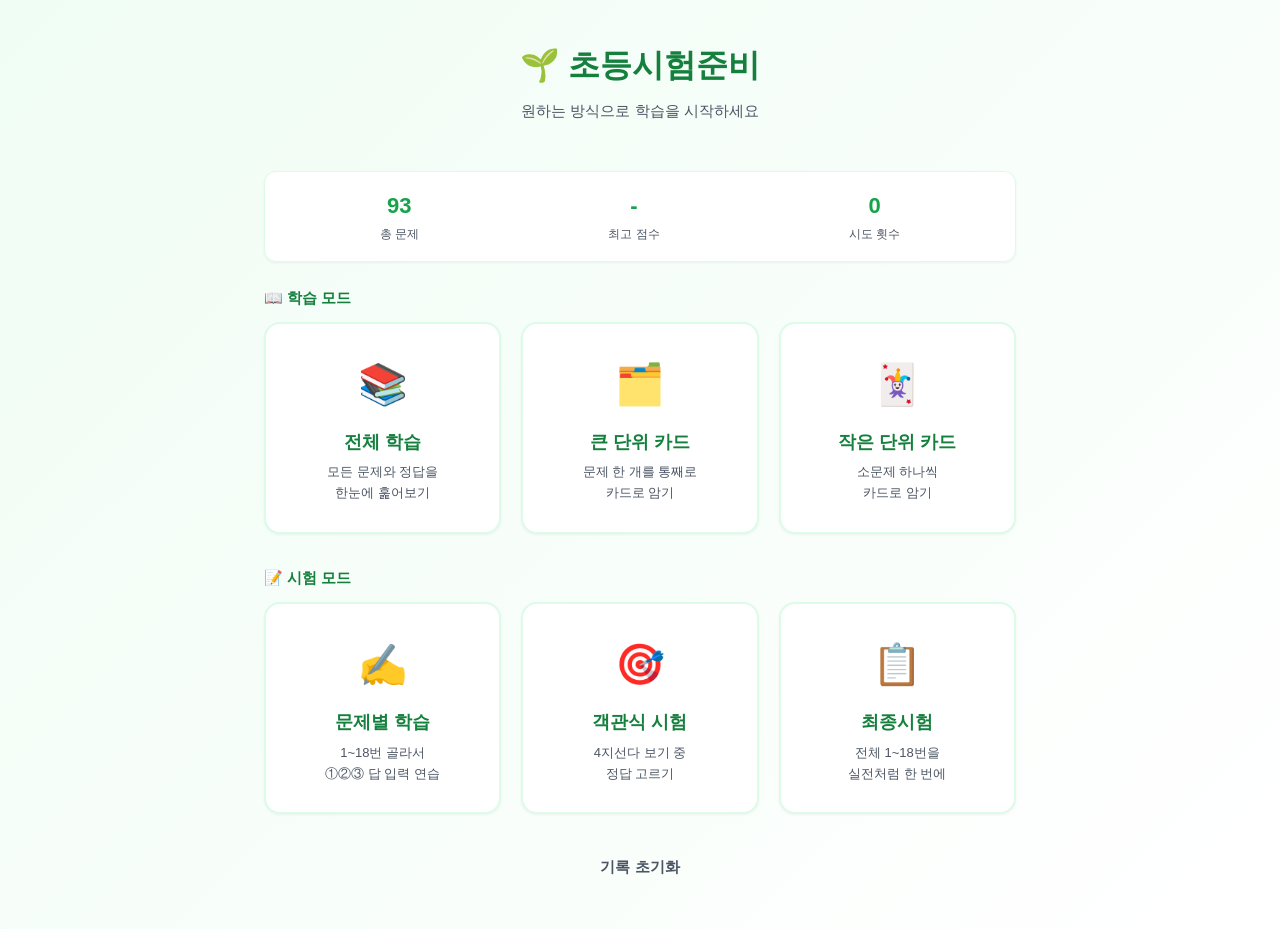
==== index.html @ 2d63ff82 "Add files via upload" ====
<!DOCTYPE html>
<html lang="ko">
<head>
  <meta charset="UTF-8" />
  <meta name="viewport" content="width=device-width, initial-scale=1.0" />
  <title>초등시험준비</title>
  <link rel="stylesheet" href="style.css" />
</head>
<body>
  <div class="container">
    <header>
      <h1>🌱 초등시험준비</h1>
      <p>원하는 방식으로 학습을 시작하세요</p>
    </header>

    <div class="stats-bar" id="statsBar">
      <div class="stat">
        <div class="stat-value" id="totalQuestions">-</div>
        <div class="stat-label">총 문제</div>
      </div>
      <div class="stat">
        <div class="stat-value" id="bestScore">-</div>
        <div class="stat-label">최고 점수</div>
      </div>
      <div class="stat">
        <div class="stat-value" id="attemptCount">0</div>
        <div class="stat-label">시도 횟수</div>
      </div>
    </div>

    <h2 style="font-size:15px;color:var(--green-700);margin-bottom:12px;font-weight:600;">📖 학습 모드</h2>
    <div class="mode-grid">
      <a href="modes/all.html" class="mode-card">
        <span class="icon">📚</span>
        <h3>전체 학습</h3>
        <p>모든 문제와 정답을<br>한눈에 훑어보기</p>
      </a>
      <a href="modes/flashcard-big.html" class="mode-card">
        <span class="icon">🗂️</span>
        <h3>큰 단위 카드</h3>
        <p>문제 한 개를 통째로<br>카드로 암기</p>
      </a>
      <a href="modes/flashcard.html" class="mode-card">
        <span class="icon">🃏</span>
        <h3>작은 단위 카드</h3>
        <p>소문제 하나씩<br>카드로 암기</p>
      </a>
    </div>

    <h2 style="font-size:15px;color:var(--green-700);margin:24px 0 12px;font-weight:600;">📝 시험 모드</h2>
    <div class="mode-grid">
      <a href="modes/study.html" class="mode-card">
        <span class="icon">✍️</span>
        <h3>문제별 학습</h3>
        <p>1~18번 골라서<br>①②③ 답 입력 연습</p>
      </a>
      <a href="modes/quiz.html" class="mode-card">
        <span class="icon">🎯</span>
        <h3>객관식 시험</h3>
        <p>4지선다 보기 중<br>정답 고르기</p>
      </a>
      <a href="modes/exam.html" class="mode-card">
        <span class="icon">📋</span>
        <h3>최종시험</h3>
        <p>전체 1~18번을<br>실전처럼 한 번에</p>
      </a>
    </div>

    <div class="btn-row">
      <button class="btn btn-ghost" id="resetBtn">기록 초기화</button>
    </div>
  </div>

  <script src="app.js"></script>
  <script>
    (async () => {
      const questions = await loadQuestions();
      document.getElementById('totalQuestions').textContent = questions.length;
      const stats = getStats();
      document.getElementById('bestScore').textContent =
        stats.bestScore !== null ? `${stats.bestScore}%` : '-';
      document.getElementById('attemptCount').textContent = stats.attempts || 0;
    })();

    document.getElementById('resetBtn').addEventListener('click', () => {
      if (confirm('모든 학습 기록을 삭제하시겠습니까?')) {
        localStorage.clear();
        location.reload();
      }
    });
  </script>
</body>
</html>
---- style.css ----
:root {
  --green-50: #f0fdf4;
  --green-100: #dcfce7;
  --green-200: #bbf7d0;
  --green-300: #86efac;
  --green-400: #4ade80;
  --green-500: #22c55e;
  --green-600: #16a34a;
  --green-700: #15803d;
  --green-800: #166534;
  --gray-50: #f9fafb;
  --gray-100: #f3f4f6;
  --gray-200: #e5e7eb;
  --gray-400: #9ca3af;
  --gray-600: #4b5563;
  --gray-800: #1f2937;
  --red-500: #ef4444;
  --shadow-sm: 0 1px 3px rgba(0, 0, 0, 0.05);
  --shadow-md: 0 4px 12px rgba(22, 163, 74, 0.08);
  --shadow-lg: 0 10px 30px rgba(22, 163, 74, 0.12);
}

* {
  box-sizing: border-box;
  margin: 0;
  padding: 0;
}

body {
  font-family: -apple-system, BlinkMacSystemFont, "Pretendard", "Apple SD Gothic Neo", sans-serif;
  background: linear-gradient(135deg, var(--green-50) 0%, #ffffff 100%);
  color: var(--gray-800);
  min-height: 100vh;
  line-height: 1.6;
  -webkit-font-smoothing: antialiased;
}

.container {
  max-width: 800px;
  margin: 0 auto;
  padding: 40px 24px;
}

header {
  text-align: center;
  margin-bottom: 48px;
}

header h1 {
  font-size: 32px;
  font-weight: 700;
  color: var(--green-700);
  margin-bottom: 8px;
}

header p {
  color: var(--gray-600);
  font-size: 15px;
}

.mode-grid {
  display: grid;
  grid-template-columns: repeat(auto-fit, minmax(220px, 1fr));
  gap: 20px;
  margin-bottom: 32px;
}

.mode-card {
  background: white;
  border: 2px solid var(--green-100);
  border-radius: 16px;
  padding: 28px 24px;
  text-align: center;
  cursor: pointer;
  transition: all 0.2s ease;
  text-decoration: none;
  color: inherit;
  display: block;
  box-shadow: var(--shadow-sm);
}

.mode-card:hover {
  border-color: var(--green-400);
  transform: translateY(-4px);
  box-shadow: var(--shadow-lg);
}

.mode-card .icon {
  font-size: 40px;
  margin-bottom: 12px;
  display: block;
}

.mode-card h3 {
  font-size: 18px;
  color: var(--green-700);
  margin-bottom: 6px;
}

.mode-card p {
  font-size: 13px;
  color: var(--gray-600);
}

.stats-bar {
  background: white;
  border-radius: 12px;
  padding: 16px 20px;
  display: flex;
  justify-content: space-around;
  box-shadow: var(--shadow-sm);
  border: 1px solid var(--green-100);
  margin-bottom: 24px;
}

.stat {
  text-align: center;
}

.stat-value {
  font-size: 22px;
  font-weight: 700;
  color: var(--green-600);
}

.stat-label {
  font-size: 12px;
  color: var(--gray-600);
  margin-top: 2px;
}

.btn {
  display: inline-block;
  padding: 12px 24px;
  border-radius: 10px;
  font-size: 15px;
  font-weight: 600;
  cursor: pointer;
  border: none;
  transition: all 0.15s ease;
  text-decoration: none;
  font-family: inherit;
}

.btn-primary {
  background: var(--green-600);
  color: white;
}

.btn-primary:hover {
  background: var(--green-700);
}

.btn-secondary {
  background: white;
  color: var(--green-700);
  border: 1.5px solid var(--green-300);
}

.btn-secondary:hover {
  background: var(--green-50);
  border-color: var(--green-500);
}

.btn-ghost {
  background: transparent;
  color: var(--gray-600);
}

.btn-ghost:hover {
  color: var(--green-700);
}

.btn-row {
  display: flex;
  gap: 12px;
  justify-content: center;
  flex-wrap: wrap;
  margin-top: 24px;
}

.progress-bar {
  background: var(--green-100);
  height: 8px;
  border-radius: 4px;
  overflow: hidden;
  margin-bottom: 24px;
}

.progress-fill {
  background: var(--green-500);
  height: 100%;
  transition: width 0.3s ease;
}

.question-card {
  background: white;
  border-radius: 16px;
  padding: 36px 32px;
  box-shadow: var(--shadow-md);
  border: 1px solid var(--green-100);
  margin-bottom: 20px;
}

.question-meta {
  display: flex;
  justify-content: space-between;
  align-items: center;
  margin-bottom: 16px;
  font-size: 13px;
  color: var(--gray-600);
}

.category-tag {
  background: var(--green-100);
  color: var(--green-700);
  padding: 4px 10px;
  border-radius: 6px;
  font-weight: 500;
}

.question-text {
  font-size: 19px;
  font-weight: 500;
  color: var(--gray-800);
  margin-bottom: 24px;
  line-height: 1.5;
}

.choices {
  display: flex;
  flex-direction: column;
  gap: 10px;
}

.choice {
  background: var(--gray-50);
  border: 2px solid var(--gray-200);
  border-radius: 10px;
  padding: 14px 18px;
  cursor: pointer;
  transition: all 0.15s ease;
  font-size: 15px;
  text-align: left;
  font-family: inherit;
  color: var(--gray-800);
}

.choice:hover {
  border-color: var(--green-300);
  background: var(--green-50);
}

.choice.selected {
  border-color: var(--green-500);
  background: var(--green-50);
  color: var(--green-800);
  font-weight: 600;
}

.choice.correct {
  border-color: var(--green-500);
  background: var(--green-100);
  color: var(--green-800);
}

.choice.incorrect {
  border-color: var(--red-500);
  background: #fef2f2;
  color: var(--red-500);
}

.fill-input {
  width: 100%;
  padding: 14px 18px;
  font-size: 16px;
  border: 2px solid var(--gray-200);
  border-radius: 10px;
  font-family: inherit;
  transition: border 0.15s ease;
}

.fill-input:focus {
  outline: none;
  border-color: var(--green-500);
}

.flashcard {
  background: white;
  border-radius: 16px;
  min-height: 320px;
  padding: 48px 32px;
  box-shadow: var(--shadow-md);
  border: 1px solid var(--green-100);
  display: flex;
  flex-direction: column;
  justify-content: center;
  align-items: center;
  text-align: center;
  cursor: pointer;
  position: relative;
}

.flashcard .flip-hint {
  position: absolute;
  top: 16px;
  right: 20px;
  font-size: 12px;
  color: var(--gray-400);
}

.flashcard .label {
  font-size: 12px;
  color: var(--green-600);
  font-weight: 600;
  letter-spacing: 1px;
  margin-bottom: 16px;
}

.flashcard .content {
  font-size: 22px;
  font-weight: 500;
  line-height: 1.5;
  color: var(--gray-800);
}

.feedback {
  padding: 14px 18px;
  border-radius: 10px;
  margin-top: 16px;
  font-size: 14px;
}

.feedback.correct {
  background: var(--green-50);
  color: var(--green-700);
  border: 1px solid var(--green-200);
}

.feedback.incorrect {
  background: #fef2f2;
  color: var(--red-500);
  border: 1px solid #fecaca;
}

.feedback .answer-label {
  font-weight: 600;
  margin-bottom: 4px;
}

.result-summary {
  background: white;
  border-radius: 16px;
  padding: 40px 32px;
  text-align: center;
  box-shadow: var(--shadow-md);
  border: 1px solid var(--green-100);
  margin-bottom: 24px;
}

.score-big {
  font-size: 56px;
  font-weight: 700;
  color: var(--green-600);
  line-height: 1;
}

.score-label {
  color: var(--gray-600);
  margin-top: 8px;
  font-size: 14px;
}

.result-list {
  background: white;
  border-radius: 16px;
  padding: 24px;
  box-shadow: var(--shadow-sm);
  border: 1px solid var(--green-100);
}

.result-item {
  padding: 16px 0;
  border-bottom: 1px solid var(--gray-100);
}

.result-item:last-child {
  border-bottom: none;
}

.result-item .q {
  font-weight: 500;
  margin-bottom: 6px;
}

.result-item .a {
  font-size: 14px;
  color: var(--gray-600);
}

.result-item .mark {
  display: inline-block;
  width: 22px;
  height: 22px;
  border-radius: 50%;
  text-align: center;
  line-height: 22px;
  font-size: 13px;
  font-weight: 700;
  color: white;
  margin-right: 8px;
  vertical-align: middle;
}

.mark.o { background: var(--green-500); }
.mark.x { background: var(--red-500); }

.back-link {
  display: inline-block;
  color: var(--green-700);
  text-decoration: none;
  font-size: 14px;
  margin-bottom: 20px;
}

.back-link:hover {
  text-decoration: underline;
}

.exam-question-block {
  background: white;
  border-radius: 14px;
  padding: 24px 24px 20px;
  box-shadow: var(--shadow-sm);
  border: 1px solid var(--green-100);
  margin-bottom: 20px;
}

.exam-q-title {
  font-size: 16px;
  font-weight: 600;
  color: var(--gray-800);
  margin-bottom: 16px;
  line-height: 1.5;
}

.exam-q-number {
  display: inline-block;
  background: var(--green-600);
  color: white;
  width: 28px;
  height: 28px;
  border-radius: 50%;
  text-align: center;
  line-height: 28px;
  font-size: 14px;
  font-weight: 700;
  margin-right: 10px;
  vertical-align: middle;
}

.sub-row {
  display: flex;
  align-items: center;
  gap: 10px;
  margin-bottom: 10px;
}

.sub-label {
  font-weight: 700;
  color: var(--green-700);
  min-width: 26px;
  font-size: 15px;
}

.sub-prompt {
  color: var(--gray-600);
  font-size: 14px;
  min-width: 140px;
}

.sub-input {
  flex: 1;
  padding: 10px 14px;
  font-size: 14px;
  border: 1.5px solid var(--gray-200);
  border-radius: 8px;
  font-family: inherit;
  background: var(--gray-50);
  transition: border 0.15s ease;
}

.sub-input:focus {
  outline: none;
  border-color: var(--green-500);
  background: white;
}

.sub-input.correct {
  border-color: var(--green-500);
  background: var(--green-50);
}

.sub-input.incorrect {
  border-color: var(--red-500);
  background: #fef2f2;
}

.sub-answer-reveal {
  flex-basis: 100%;
  font-size: 13px;
  color: var(--green-700);
  background: var(--green-50);
  padding: 8px 12px;
  border-radius: 6px;
  margin-top: 4px;
}

.sub-answer-reveal.wrong {
  color: var(--red-500);
  background: #fef2f2;
}

.question-selector {
  background: white;
  border-radius: 12px;
  padding: 16px 20px;
  box-shadow: var(--shadow-sm);
  border: 1px solid var(--green-100);
  margin-bottom: 20px;
  display: flex;
  flex-wrap: wrap;
  gap: 8px;
}

.q-chip {
  display: inline-block;
  padding: 8px 14px;
  background: var(--gray-50);
  border: 1.5px solid var(--gray-200);
  border-radius: 8px;
  font-size: 14px;
  cursor: pointer;
  text-decoration: none;
  color: var(--gray-800);
  font-weight: 500;
  transition: all 0.15s ease;
}

.q-chip:hover {
  border-color: var(--green-400);
  background: var(--green-50);
}

.q-chip.active {
  background: var(--green-600);
  color: white;
  border-color: var(--green-600);
}

.study-block {
  background: white;
  border-radius: 14px;
  padding: 22px 24px;
  margin-bottom: 16px;
  box-shadow: var(--shadow-sm);
  border: 1px solid var(--green-100);
}

.study-title {
  font-size: 15px;
  font-weight: 600;
  color: var(--gray-800);
  margin-bottom: 14px;
  line-height: 1.5;
}

.study-sub {
  display: flex;
  gap: 10px;
  padding: 8px 0;
  font-size: 14px;
  border-top: 1px dashed var(--gray-100);
}

.study-sub:first-of-type { border-top: none; }

.study-sub .sub-label { min-width: 26px; }
.study-sub .prompt { color: var(--gray-600); min-width: 140px; }
.study-sub .answer {
  color: var(--green-700);
  font-weight: 500;
  flex: 1;
}

.study-sub .answer.hidden {
  background: var(--gray-100);
  color: transparent;
  border-radius: 4px;
  cursor: pointer;
  user-select: none;
}

.toolbar {
  display: flex;
  gap: 8px;
  margin-bottom: 16px;
  flex-wrap: wrap;
}

@media (max-width: 600px) {
  .sub-row { flex-wrap: wrap; }
  .sub-prompt { min-width: 100%; }
  .study-sub { flex-wrap: wrap; }
  .study-sub .prompt { min-width: 100%; }
  .container { padding: 24px 16px; }
  header h1 { font-size: 24px; }
  .question-card { padding: 24px 20px; }
  .flashcard .content { font-size: 18px; }
  .score-big { font-size: 44px; }
}
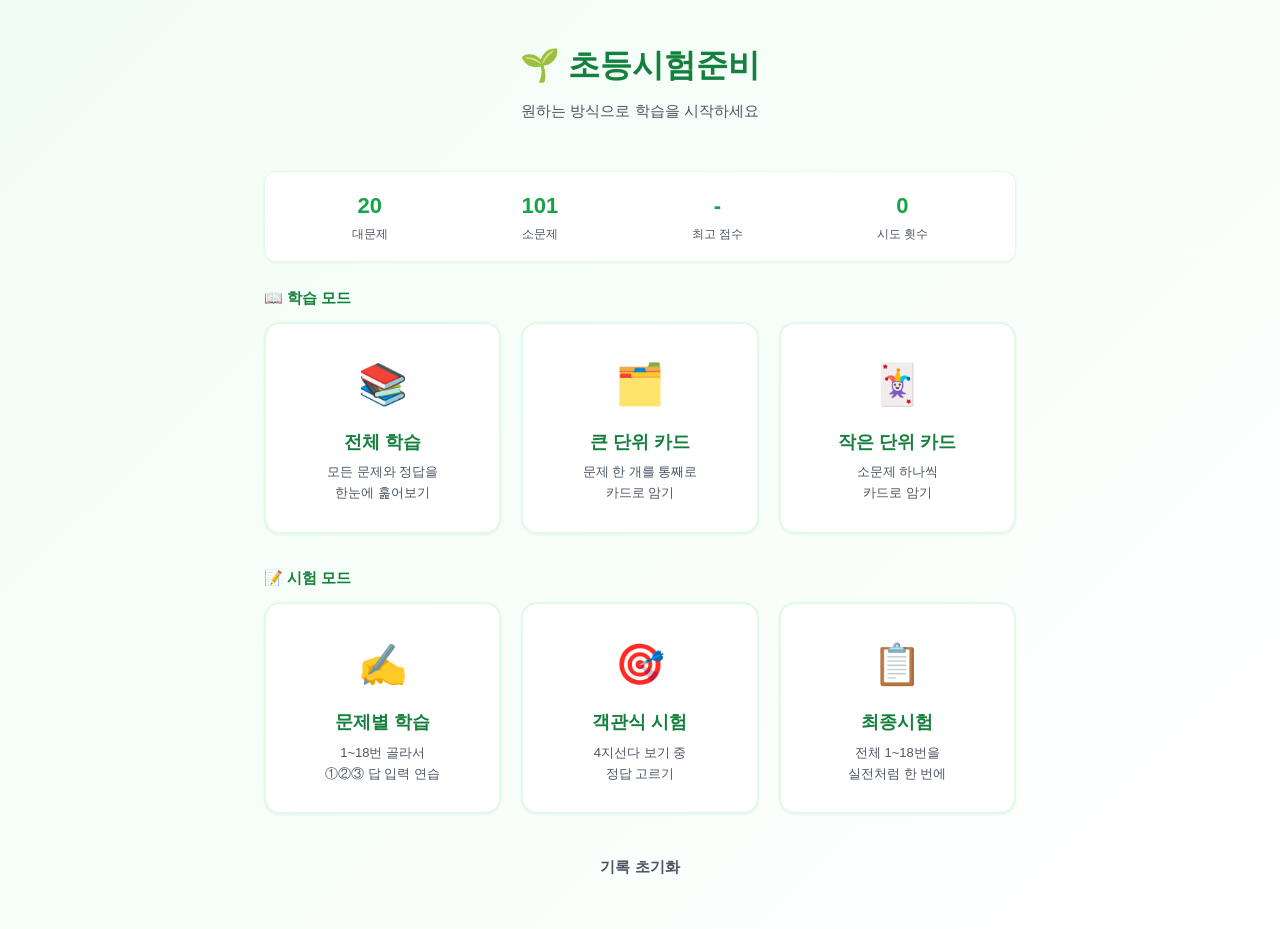
==== commit dbb10d76: "Show main/sub question counts separately on home" ====
--- a/index.html
+++ b/index.html
@@ -15,8 +15,12 @@
 
     <div class="stats-bar" id="statsBar">
       <div class="stat">
-        <div class="stat-value" id="totalQuestions">-</div>
-        <div class="stat-label">총 문제</div>
+        <div class="stat-value" id="totalMain">-</div>
+        <div class="stat-label">대문제</div>
+      </div>
+      <div class="stat">
+        <div class="stat-value" id="totalSub">-</div>
+        <div class="stat-label">소문제</div>
       </div>
       <div class="stat">
         <div class="stat-value" id="bestScore">-</div>
@@ -74,8 +78,9 @@
   <script src="app.js"></script>
   <script>
     (async () => {
-      const questions = await loadQuestions();
-      document.getElementById('totalQuestions').textContent = questions.length;
+      const [questions, exam] = await Promise.all([loadQuestions(), loadExam()]);
+      document.getElementById('totalMain').textContent = exam.length;
+      document.getElementById('totalSub').textContent = questions.length;
       const stats = getStats();
       document.getElementById('bestScore').textContent =
         stats.bestScore !== null ? `${stats.bestScore}%` : '-';
--- a/style.css
+++ b/style.css
@@ -1,3 +1,22 @@
+@media print {
+  body { background: white !important; }
+  .container { max-width: 100% !important; padding: 0 !important; }
+  .back-link, .btn-row, .toolbar, header p, .stats-bar, .progress-bar,
+  .question-meta button, .flip-hint, .question-selector,
+  #examArea, #studyArea, #quizArea, .mode-grid { display: none !important; }
+  .exam-question-block, .study-block, .result-item {
+    page-break-inside: avoid !important;
+    break-inside: avoid !important;
+    box-shadow: none !important;
+    border: 1px solid #ccc !important;
+    margin-bottom: 12px !important;
+  }
+  .result-summary { box-shadow: none !important; border: 1px solid #ccc !important; }
+  .sub-answer-reveal { background: #fff5f5 !important; color: #c00 !important; }
+  a { color: inherit !important; text-decoration: none !important; }
+  @page { size: A4; margin: 12mm; }
+}
+
 :root {
   --green-50: #f0fdf4;
   --green-100: #dcfce7;
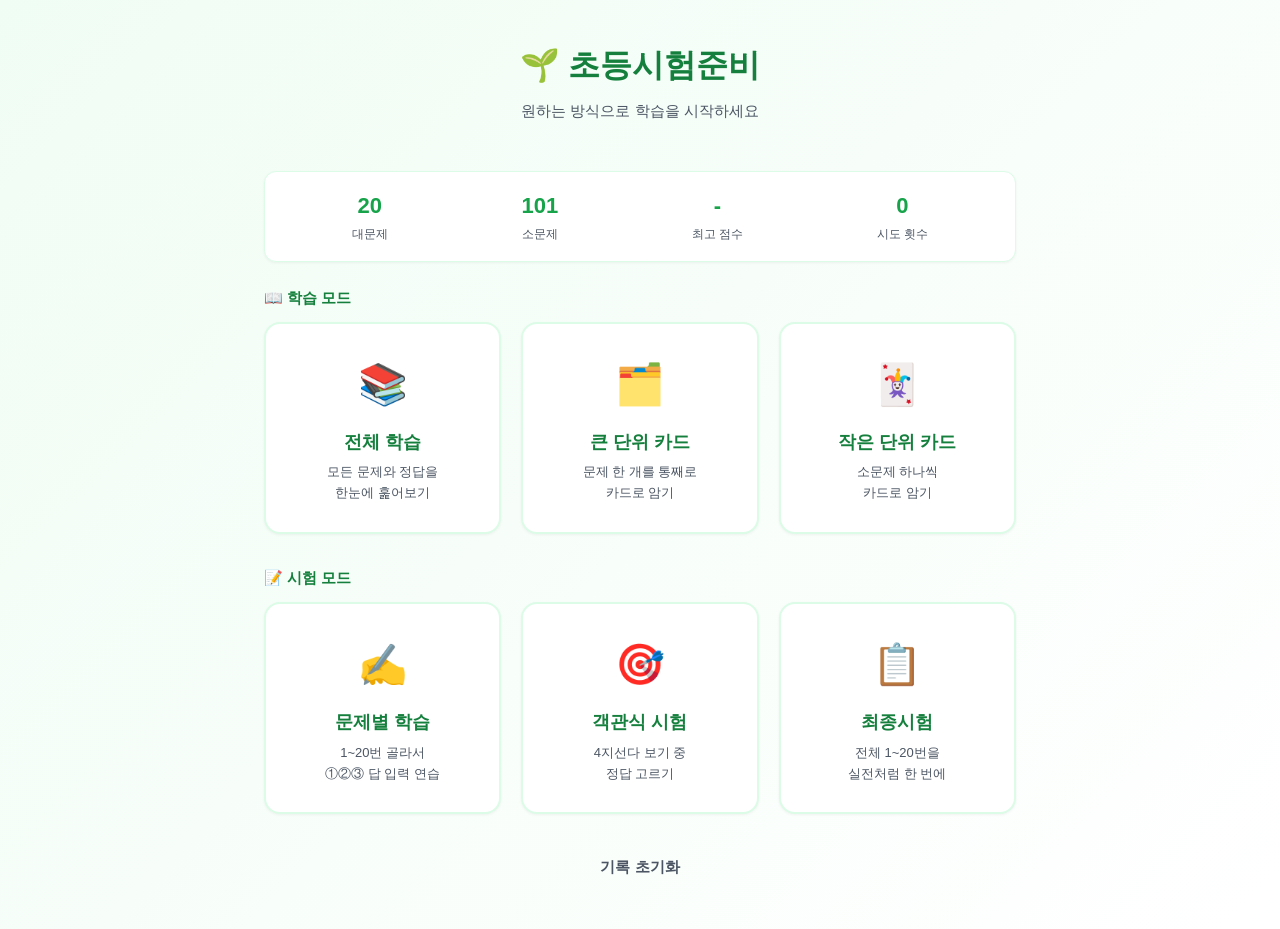
==== commit 92f13a5c: "Update question range from 1~18 to 1~20" ====
--- a/index.html
+++ b/index.html
@@ -56,7 +56,7 @@
       <a href="modes/study.html" class="mode-card">
         <span class="icon">✍️</span>
         <h3>문제별 학습</h3>
-        <p>1~18번 골라서<br>①②③ 답 입력 연습</p>
+        <p>1~20번 골라서<br>①②③ 답 입력 연습</p>
       </a>
       <a href="modes/quiz.html" class="mode-card">
         <span class="icon">🎯</span>
@@ -66,7 +66,7 @@
       <a href="modes/exam.html" class="mode-card">
         <span class="icon">📋</span>
         <h3>최종시험</h3>
-        <p>전체 1~18번을<br>실전처럼 한 번에</p>
+        <p>전체 1~20번을<br>실전처럼 한 번에</p>
       </a>
     </div>
 
